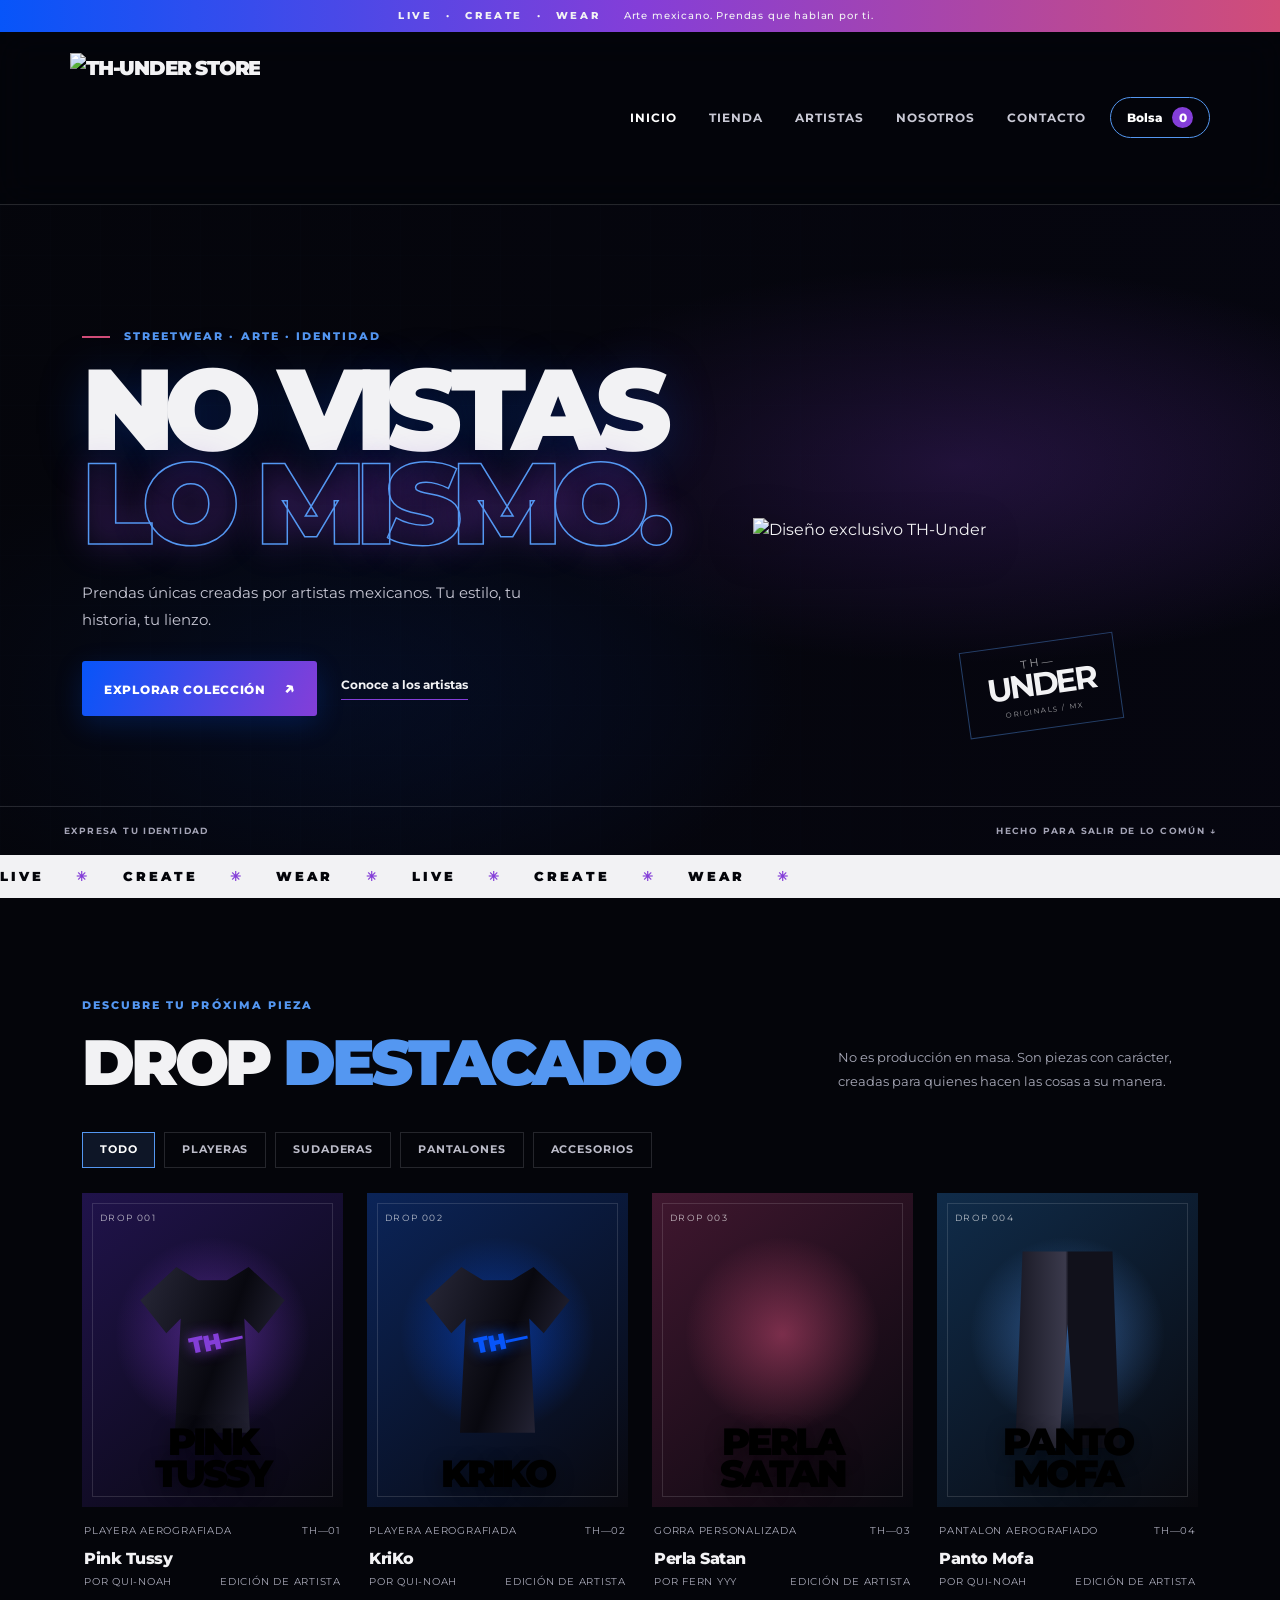
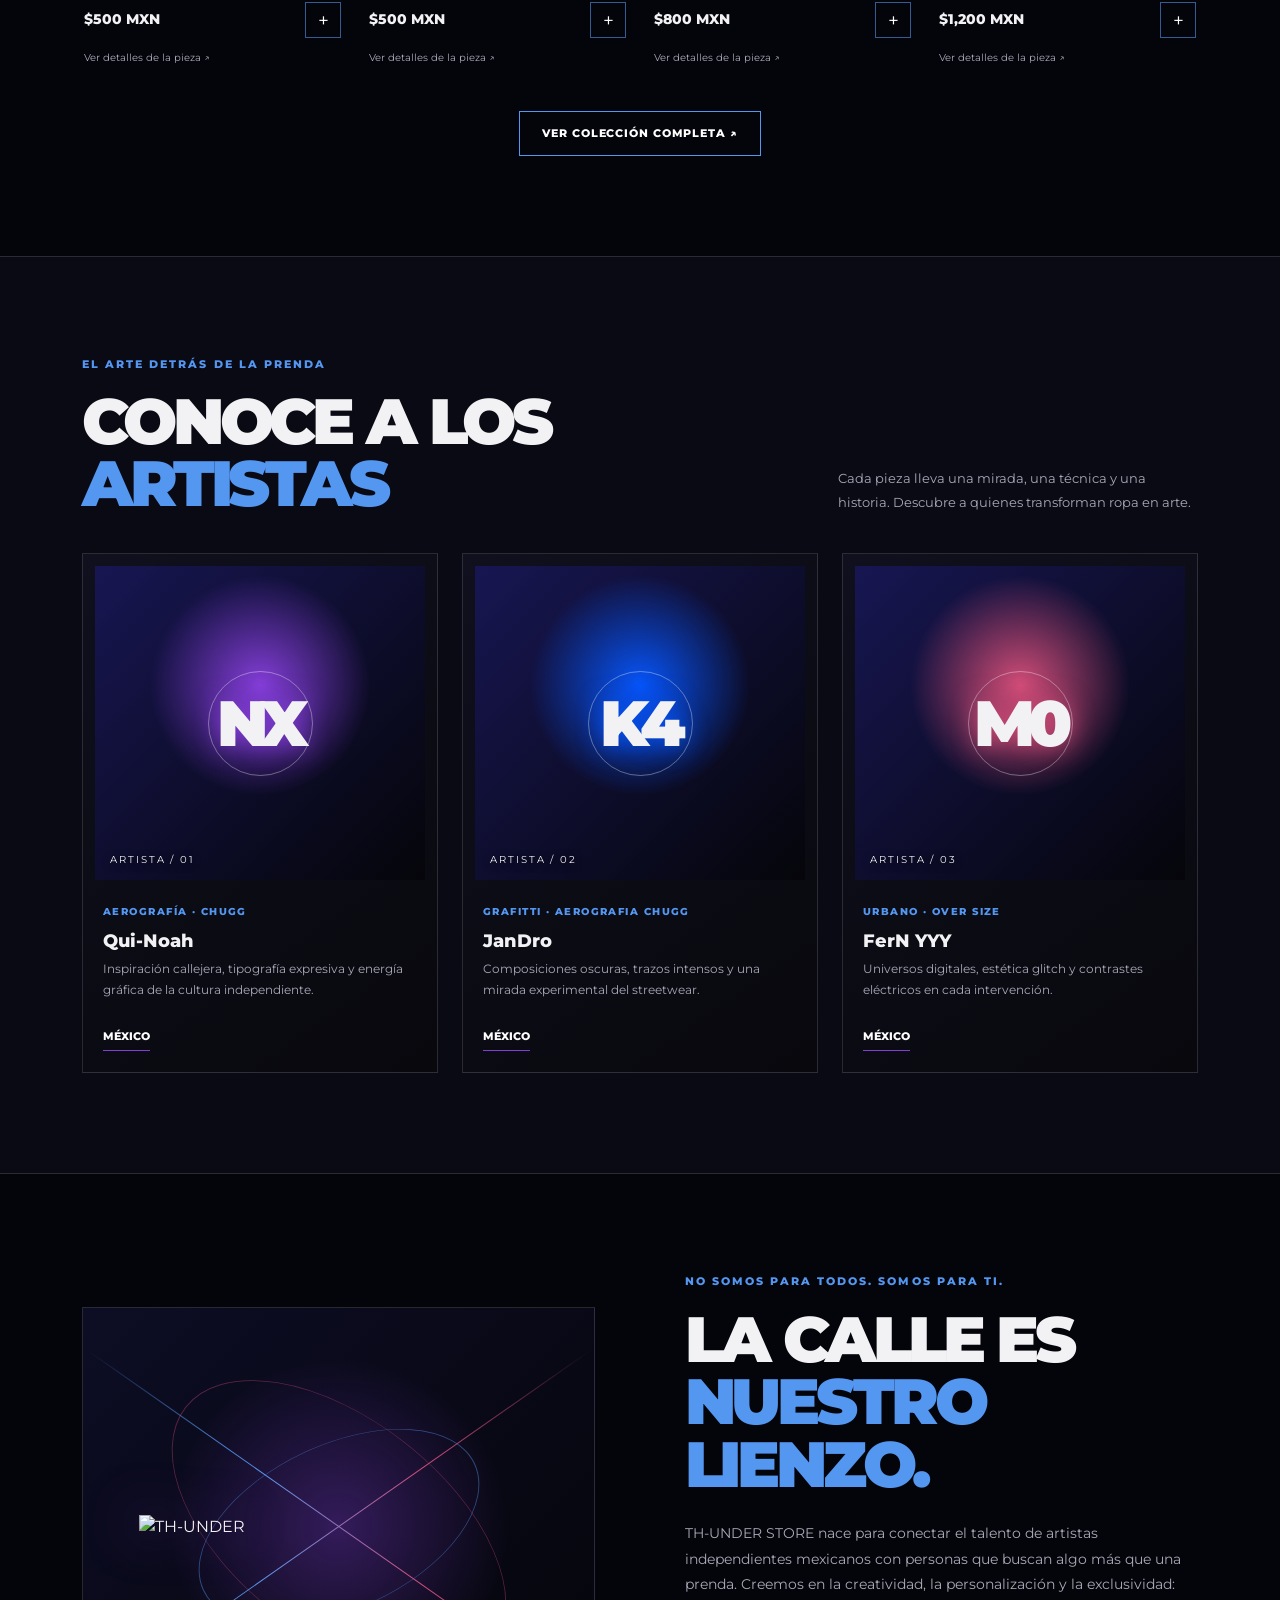
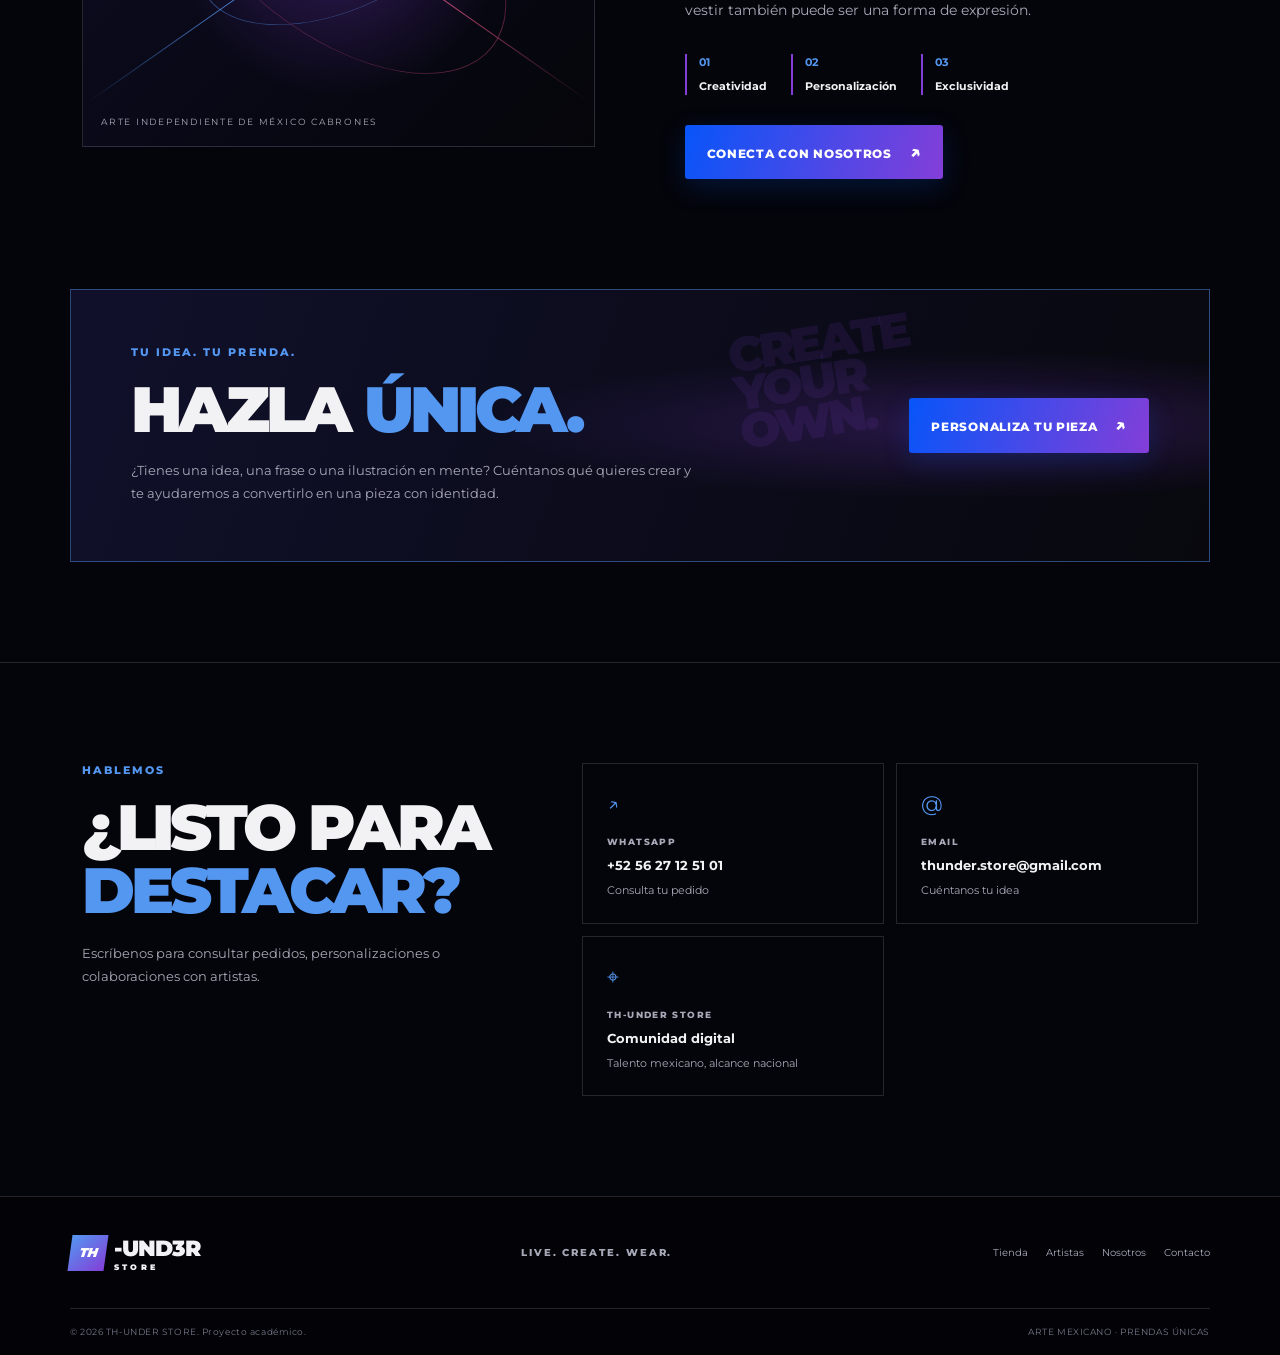
==== index.html @ 2cc4fdf3 "v1.0.1" ====
<!doctype html>
<html lang="es">
<head>
  <meta charset="utf-8">
  <meta name="viewport" content="width=device-width, initial-scale=1">
  <meta name="description" content="TH-UNDER STORE: prendas urbanas aerografiadas, exclusivas y creadas por artistas mexicanos.">
  <title>Inicio | TH-UNDER STORE</title>
  <link rel="preconnect" href="https://fonts.googleapis.com">
  <link rel="preconnect" href="https://fonts.gstatic.com" crossorigin>
  <link href="https://fonts.googleapis.com/css2?family=Montserrat:wght@400;500;600;700;800;900&display=swap" rel="stylesheet">
  <link href="https://cdn.jsdelivr.net/npm/bootstrap@5.3.3/dist/css/bootstrap.min.css" rel="stylesheet">
  <link rel="stylesheet" href="css/styles.css">
  <!-- Banner: la foto se cambia únicamente en el HTML. -->
  <style>
    .page-home .hero .hero-backdrop {
      z-index: 0;
      opacity: 1;
      background-image: var(--foto-banner);
      background-position: center center;
      background-size: cover;
      background-repeat: no-repeat;
      pointer-events: none;
    }
    .page-home .hero .hero-backdrop::after {
      content: "";
      position: absolute;
      inset: 0;
      background: linear-gradient(90deg,
        rgba(4, 5, 10, 0.79) 0%,
        rgba(4, 5, 10, 0.45) 52%,
        rgba(4, 5, 10, 0.10) 100%);
    }
    .page-home .hero .hero-content,
    .page-home .hero .hero-bottom {
      z-index: 2;
    }
  </style>
</head>
<body class="page-home">
  <div class="announcement-bar">LIVE <span>·</span> CREATE <span>·</span> WEAR <span class="announcement-note">Arte mexicano. Prendas que hablan por ti.</span></div>
  <header class="site-header sticky-top">
    <nav class="navbar navbar-expand-lg navbar-dark container py-3" aria-label="Navegación principal">
      <a class="navbar-brand brand-mark" href="index.html" aria-label="TH-UNDER STORE, inicio">
  <img src="img/LETRAS THUNDER II.png" alt="TH-UNDER STORE" class="logo-img">
</a>
      <button class="navbar-toggler" type="button" data-bs-toggle="collapse" data-bs-target="#mainNav" aria-controls="mainNav" aria-expanded="false" aria-label="Abrir navegación">
        <span class="navbar-toggler-icon"></span>
      </button>
      <div class="collapse navbar-collapse" id="mainNav">
        <ul class="navbar-nav ms-auto align-items-lg-center gap-lg-3">
          <li class="nav-item"><a class="nav-link active" href="index.html">Inicio</a></li>
          <li class="nav-item"><a class="nav-link" href="tienda.html">Tienda</a></li>
          <li class="nav-item"><a class="nav-link" href="artistas.html">Artistas</a></li>
          <li class="nav-item"><a class="nav-link" href="nosotros.html">Nosotros</a></li>
          <li class="nav-item"><a class="nav-link" href="nosotros.html#contacto">Contacto</a></li>
          <li class="nav-item"><button class="cart-button" id="openCart" type="button" aria-label="Abrir carrito">Bolsa <span id="cartCount">0</span></button></li>
        </ul>
      </div>
    </nav>
  </header>

  <main>
    <section class="hero" id="inicio">
      <!-- FOTO DEL BANNER — cambia solamente el nombre del archivo dentro de url('...') -->
      <div class="hero-backdrop" style="--foto-banner: url('img/E.jpg')"></div>
      <div class="container hero-content">
        <p class="eyebrow"><span class="eyebrow-line"></span> STREETWEAR · ARTE · IDENTIDAD</p>
        <h1>NO VISTAS<br><span>LO MISMO.</span></h1>
        <p class="hero-copy">Prendas únicas creadas por artistas mexicanos. Tu estilo, tu historia, tu lienzo.</p>
        <div class="hero-actions">
          <a class="btn btn-neon" href="#tienda">Explorar colección <span aria-hidden="true">↗</span></a>
          <a class="text-link" href="#artistas">Conoce a los artistas</a>
        </div>
        <div class="hero-stamp"><span>TH—</span><strong>UNDER</strong><small>ORIGINALS / MX</small></div>
        <div class="hero-right-image">
  <img src="imG/LOGO I.png" alt="Diseño exclusivo TH-Under">
</div>
      </div>
      <div class="hero-bottom"><span>EXPRESA TU IDENTIDAD</span><span>HECHO PARA SALIR DE LO COMÚN ↓</span></div>
    </section>

    <section class="ticker" aria-label="Lema de la marca"><div>LIVE <span>✳</span> CREATE <span>✳</span> WEAR <span>✳</span> LIVE <span>✳</span> CREATE <span>✳</span> WEAR <span>✳</span></div></section>

    <section class="section-pad" id="tienda">
      <div class="container">
        <div class="section-heading">
          <div><p class="eyebrow">DESCUBRE TU PRÓXIMA PIEZA</p><h2>DROP <span>DESTACADO</span></h2></div>
          <p class="section-description">No es producción en masa. Son piezas con carácter, creadas para quienes hacen las cosas a su manera.</p>
        </div>
        <div class="filters" role="group" aria-label="Filtrar productos">
          <button class="filter-chip active" data-filter="todos">Todo</button>
          <button class="filter-chip" data-filter="playeras">Playeras</button>
          <button class="filter-chip" data-filter="sudaderas">Sudaderas</button>
          <button class="filter-chip" data-filter="pantalones">pantalones</button>
          <button class="filter-chip" data-filter="accesorios">Accesorios</button>
        </div>
        <!-- =============================================================
             FOTOS DE LOS PRODUCTOS — EDITAR SOLO LOS src="..."
             Guarda las fotos dentro de la carpeta img/.
             Ejemplo: src="img/mi-playera.jpg"
             No necesitas editar js/script.js para cambiar una fotografía.
             Si aún no existe una imagen, se conserva el dibujo original.
             ============================================================= -->
        <template id="imagenes-productos">
          <img data-id="1" src="img/PINKP.png" alt="Pink panter">
          <img data-id="2" src="img/KIKO2.png" alt="Electric Dreams Hoodie">
          <img data-id="3" src="img/PERLASATAN.png" alt="Static Bloom Jacket">
          <img data-id="4" src="img/PYASO.png" alt="No Signal Tee">
          <img data-id="5" src="img/BOXX.png" alt="Underground Cargo">
          <img data-id="6" src="img/GORROROSA.png" alt="TH Custom Cap">
          <img data-id="7" src="img/GHAST.png" alt="Nombre del producto">
          <img data-id="8" src="img/ADIDAS.png" alt="Nombre del producto">
          <img data-id="9" src="img/PAPELCC.png" alt="Nombre del producto">
          <img data-id="10" src="img/BUFFA.png" alt="Nombre del producto">
          <img data-id="11" src="img/CRUZA.png" alt="Nombre del producto">
          <img data-id="12" src="img/CARAMELPOLO.png" alt="Nombre del producto">
          <img data-id="13" src="img/AMERIKKITTY.png" alt="Nombre del producto">
        </template>
        <!-- FIN DE LAS FOTOS DE PRODUCTOS -->
        <div class="row g-4 product-grid" id="productGrid" aria-live="polite"></div>
        <div class="center-action"><button class="btn btn-outline-neon" id="showAllProducts">Ver colección completa <span>↗</span></button></div>
      </div>
    </section>

    <section class="artist-section section-pad" id="artistas">
      <div class="container">
        <div class="section-heading">
          <div><p class="eyebrow">EL ARTE DETRÁS DE LA PRENDA</p><h2>CONOCE A LOS <span>ARTISTAS</span></h2></div>
          <p class="section-description">Cada pieza lleva una mirada, una técnica y una historia. Descubre a quienes transforman ropa en arte.</p>
        </div>
        <!-- =============================================================
             FOTOS DE LOS ARTISTAS — EDITAR SOLO LOS src="..."
             Guarda las fotos dentro de img/. Si no existen aún,
             se mostrarán las iniciales NX, K4 y M0, como antes.
             ============================================================= -->
        <template id="imagenes-artistas">
          <img data-id="1" src="img/QUINOAH.png" alt="Ariana">
          <img data-id="2" src="img/JanDro.jpg" alt="Kira 404">
          <img data-id="3" src="img/FERNYYY.png" alt="Muro Cero">
        </template>
        <!-- FIN DE LAS FOTOS DE ARTISTAS -->
        <div class="row g-4" id="artistGrid"></div>
      </div>
    </section>

    <section class="manifesto-section" id="nosotros">
      <div class="container manifesto-grid">
        <div class="manifesto-art"><div class="orbit orbit-one"></div><div class="orbit orbit-two"></div><img src="img/LETRAS THUNDER II.png" alt="TH-UNDER" class="manifesto-logo"><span class="manifesto-side">ARTE INDEPENDIENTE DE MÉXICO CABRONES</span></div>
        <div class="manifesto-copy">
          <p class="eyebrow">NO SOMOS PARA TODOS. SOMOS PARA TI.</p>
          <h2>LA CALLE ES<br><span>NUESTRO LIENZO.</span></h2>
          <p>TH-UNDER STORE nace para conectar el talento de artistas independientes mexicanos con personas que buscan algo más que una prenda. Creemos en la creatividad, la personalización y la exclusividad: vestir también puede ser una forma de expresión.</p>
          <div class="values-row"><div><strong>01</strong><span>Creatividad</span></div><div><strong>02</strong><span>Personalización</span></div><div><strong>03</strong><span>Exclusividad</span></div></div>
          <a href="#contacto" class="btn btn-neon">Conecta con nosotros <span>↗</span></a>
        </div>
      </div>
    </section>

    <section class="custom-section section-pad">
      <div class="container custom-panel">
        <div><p class="eyebrow">TU IDEA. TU PRENDA.</p><h2>HAZLA <span>ÚNICA.</span></h2><p>¿Tienes una idea, una frase o una ilustración en mente? Cuéntanos qué quieres crear y te ayudaremos a convertirlo en una pieza con identidad.</p></div>
        <a class="btn btn-neon" href="#contacto">Personaliza tu pieza <span>↗</span></a>
        <div class="custom-decoration">CREATE<br>YOUR<br>OWN.</div>
      </div>
    </section>

    <section class="contact-section section-pad" id="contacto">
      <div class="container contact-grid">
        <div><p class="eyebrow">HABLEMOS</p><h2>¿LISTO PARA<br><span>DESTACAR?</span></h2><p class="section-description">Escríbenos para consultar pedidos, personalizaciones o colaboraciones con artistas.</p></div>
        <div class="contact-cards">
          <a class="contact-card" href="https://wa.me/525627125101" target="_blank" rel="noopener"><span class="contact-icon">↗</span><small>WHATSAPP</small><strong>+52 56 27 12 51 01</strong><span>Consulta tu pedido</span></a>
          <a class="contact-card" href="mailto:thunder.store@gmail.com"><span class="contact-icon">@</span><small>EMAIL</small><strong>thunder.store@gmail.com</strong><span>Cuéntanos tu idea</span></a>
          <div class="contact-card"><span class="contact-icon">⌖</span><small>TH-UNDER STORE</small><strong>Comunidad digital</strong><span>Talento mexicano, alcance nacional</span></div>
        </div>
      </div>
    </section>
  </main>

  <footer class="site-footer">
    <div class="container footer-main"><a class="navbar-brand brand-mark" href="#inicio"><span class="brand-symbol">TH</span><span class="brand-word">-UND3R <small>STORE</small></span></a><p>LIVE. CREATE. WEAR.</p><div class="footer-links"><a href="tienda.html">Tienda</a><a href="artistas.html">Artistas</a><a href="nosotros.html">Nosotros</a><a href="nosotros.html#contacto">Contacto</a></div></div>
    <div class="container footer-bottom"><span>© <span id="year"></span> TH-UNDER STORE. Proyecto académico.</span><span>ARTE MEXICANO · PRENDAS ÚNICAS</span></div>
  </footer>

  <div class="toast-container position-fixed bottom-0 end-0 p-3"><div id="siteToast" class="toast text-bg-dark border-0" role="status" aria-live="polite"><div class="d-flex"><div class="toast-body" id="toastMessage">Producto agregado.</div><button type="button" class="btn-close btn-close-white me-2 m-auto" data-bs-dismiss="toast" aria-label="Cerrar"></button></div></div></div>

  <div class="cart-overlay" id="cartOverlay" aria-hidden="true">
    <div class="cart-drawer" role="dialog" aria-modal="true" aria-labelledby="cartTitle">
      <div class="cart-header"><div><p class="eyebrow">TU SELECCIÓN</p><h2 id="cartTitle">TU BOLSA <span id="cartTotalItems">(0)</span></h2></div><button class="close-cart" id="closeCart" aria-label="Cerrar bolsa">×</button></div>
      <div id="cartItems" class="cart-items"><p class="empty-cart">Tu bolsa está vacía.<br>Encuentra una pieza que hable por ti.</p></div>
      <div class="cart-footer"><div class="cart-total"><span>Subtotal</span><strong id="cartSubtotal">$0 MXN</strong></div><p class="cart-note">Demostración académica: el pago no está conectado.</p><button class="btn btn-neon w-100" id="checkoutButton">Continuar pedido <span>↗</span></button></div>
    </div>
  </div>

  <div class="modal fade" id="productModal" tabindex="-1" aria-labelledby="productModalTitle" aria-hidden="true">
    <div class="modal-dialog modal-dialog-centered"><div class="modal-content product-modal-content"><button type="button" class="modal-close" data-bs-dismiss="modal" aria-label="Cerrar">×</button><div class="modal-product-art" id="modalArt"></div><div class="modal-product-info"><p class="eyebrow" id="modalCategory">PIEZA EXCLUSIVA</p><h2 id="productModalTitle">Nombre del producto</h2><p id="modalArtist"></p><strong id="modalPrice" class="modal-price"></strong><p id="modalDescription"></p><label class="size-label" for="productSize">Talla</label><select class="form-select size-select" id="productSize"><option value="CH">CH</option><option value="M" selected>M</option><option value="G">G</option><option value="XG">XG</option></select><button class="btn btn-neon w-100 mt-3" id="modalAddToCart">Agregar a la bolsa <span>↗</span></button></div></div></div>
  </div>

  <script src="https://cdn.jsdelivr.net/npm/bootstrap@5.3.3/dist/js/bootstrap.bundle.min.js"></script>
  <script src="js/script.js"></script>
</body>
</html>
---- css/styles.css ----
@import url('https://fonts.googleapis.com/css2?family=Montserrat:wght@400;500;600;700;800;900&display=swap');

:root {
  --ink: #04050A;
  --paper: #F2F2F4;
  --electric: #0755F9;
  --blue: #1B379C;
  --light-blue: #5497F1;
  --purple: #843ED8;
  --deep-purple: #171652;
  --pink: #D14D78;
  --muted: #a8a9b8;
  --line: rgba(242,242,244,.14);
}
* { box-sizing: border-box; }
html { scroll-behavior: smooth; scroll-padding-top: 88px; }
body { margin: 0; background: var(--ink); color: var(--paper); font-family: 'Montserrat', sans-serif; overflow-x: hidden; }
a { color: inherit; text-decoration: none; }
button { font-family: inherit; }
.announcement-bar { background: linear-gradient(90deg,var(--electric),var(--purple),var(--pink)); text-align:center; padding: 8px 16px; font-size: .65rem; letter-spacing: .25em; font-weight: 800; }
.announcement-bar span { margin: 0 8px; }
.announcement-note { margin-left: 18px !important; letter-spacing: .08em; font-weight: 500; }
.site-header { 
  /* Pon aquí la ruta de tu imagen */
  background-image: url('../img/BANNER4.png'); 
  
  /* Ajustes para que la imagen no se vea deformada */
  background-size: cover;       /* Cubre toda la barra */
  background-position: center;  /* Centra la imagen */
  background-repeat: no-repeat; /* No la repite */
  
  /* Opcional: un filtro oscuro para que los textos blancos se lean bien */
  background-color: rgba(4,5,10, 0.7); 
  background-blend-mode: overlay; /* Mezcla el color oscuro con tu foto */
  
  border-bottom: 1px solid var(--line); 
  backdrop-filter: blur(18px); 
}
.brand-mark { display:flex; align-items:center; gap: 8px; color:var(--paper); font-weight:900; letter-spacing:-.06em; }
.brand-symbol { display:grid; place-items:center; width:36px; height:36px; background:linear-gradient(135deg,var(--light-blue),var(--purple)); color:white; font-size:.8rem; font-style:italic; transform:skew(-8deg); }
.brand-word { font-size:1.35rem; }
.brand-word small { display:block; letter-spacing:.42em; font-size:.48rem; margin-top:-3px; }
.navbar-nav .nav-link { color:#c9c9d5; font-size:.75rem; text-transform:uppercase; font-weight:700; letter-spacing:.08em; transition:color .2s; }
.navbar-nav .nav-link:hover,.navbar-nav .nav-link.active { color:#fff; }
.cart-button { border:1px solid var(--light-blue); background:transparent; color:white; border-radius:30px; padding:9px 16px; font-size:.75rem; font-weight:800; }
.cart-button span { display:inline-grid; place-items:center; margin-left:6px; background:var(--purple); width:21px; height:21px; border-radius:50%; }
.hero { position:relative; min-height:650px; display:flex; align-items:center; overflow:hidden; isolation:isolate; background:radial-gradient(ellipse at 75% 40%,rgba(132,62,216,.3),transparent 36%),radial-gradient(ellipse at 25% 75%,rgba(7,85,249,.24),transparent 35%),#060610; }
.hero::before { content:""; position:absolute; inset:0; z-index:-2; opacity:.42; background-image:linear-gradient(rgba(84,151,241,.08) 1px,transparent 1px),linear-gradient(90deg,rgba(84,151,241,.08) 1px,transparent 1px); background-size:50px 50px; mask-image:linear-gradient(to right,black,transparent 90%); }
.hero-backdrop { position:absolute; z-index:-1; inset:0; background-image:linear-gradient(90deg,rgba(4,5,10,.95) 0%,rgba(4,5,10,.78) 46%,rgba(4,5,10,.25) 100%),var(--foto-banner, url('../img/banner-th-under.jpg')); background-size:cover; background-position:center; opacity:.82; }
.hero-content { padding-top:85px; padding-bottom:100px; position:relative; }
.eyebrow { color:var(--light-blue); font-size:.67rem; letter-spacing:.19em; font-weight:800; margin-bottom:17px; }
.eyebrow-line { display:inline-block; width:28px; height:2px; background:var(--pink); vertical-align:middle; margin-right:9px; }
.hero h1 { font-weight:900; font-size:clamp(3.8rem,9vw,8.4rem); letter-spacing:-.085em; line-height:.82; margin:0; text-shadow:0 8px 50px rgba(7,85,249,.25); }
.hero h1 span { color:transparent; -webkit-text-stroke:1.5px var(--light-blue); text-shadow:0 0 35px rgba(132,62,216,.3); }
.hero-copy { max-width:450px; color:#c6c6d3; font-size:.95rem; line-height:1.8; margin:28px 0; }
.hero-actions { display:flex; align-items:center; gap:24px; flex-wrap:wrap; }
.btn-neon { background:linear-gradient(110deg,var(--electric),var(--purple)); border:0; color:white; border-radius:3px; padding:14px 22px; font-size:.74rem; letter-spacing:.06em; text-transform:uppercase; font-weight:800; box-shadow:0 8px 28px rgba(7,85,249,.2); transition:transform .2s,filter .2s; }
.btn-neon:hover { color:white; filter:brightness(1.15); transform:translateY(-2px); }
.btn-neon span,.btn-outline-neon span { margin-left:14px; font-size:1.1rem; }
.text-link { font-size:.75rem; font-weight:700; border-bottom:1px solid var(--purple); padding-bottom:5px; }
.hero-stamp { position:absolute; right:8%; bottom:15%; display:flex; flex-direction:column; transform:rotate(-8deg); color:rgba(242,242,244,.65); border:1px solid rgba(84,151,241,.4); padding:14px 22px; line-height:1; text-align:center; }
.hero-stamp span { font-size:.7rem; letter-spacing:.3em; }.hero-stamp strong { font-size:2rem; letter-spacing:-.08em; color:var(--paper); }.hero-stamp small { font-size:.45rem; letter-spacing:.22em; margin-top:7px; }
.hero-bottom { position:absolute; bottom:0; left:0; right:0; display:flex; justify-content:space-between; padding:17px 5%; border-top:1px solid var(--line); color:#a4a4b6; font-size:.58rem; letter-spacing:.15em; font-weight:700; }
.ticker { background:var(--paper); color:var(--ink); overflow:hidden; white-space:nowrap; padding:12px 0; font-size:.8rem; letter-spacing:.24em; font-weight:900; }
.ticker div { width:max-content; animation: ticker 24s linear infinite; }.ticker span { color:var(--purple); margin:0 25px; }
@keyframes ticker { to { transform:translateX(-35%); } }
.section-pad { padding:100px 0; }
.section-heading { display:flex; align-items:end; justify-content:space-between; gap:30px; margin-bottom:38px; }
.section-heading h2,.manifesto-copy h2,.custom-panel h2,.contact-grid h2 { font-weight:900; letter-spacing:-.065em; line-height:.98; font-size:clamp(2.2rem,5vw,4.2rem); margin:0; }
.section-heading h2 span,.manifesto-copy h2 span,.custom-panel h2 span,.contact-grid h2 span { color:var(--light-blue); }
.section-description { color:var(--muted); font-size:.83rem; line-height:1.8; max-width:360px; margin:0; }
.filters { display:flex; flex-wrap:wrap; gap:9px; margin-bottom:25px; }
.filter-chip { border:1px solid var(--line); background:transparent; color:#bcbcc9; padding:9px 17px; font-size:.67rem; text-transform:uppercase; letter-spacing:.08em; font-weight:700; transition:.2s; }
.filter-chip:hover,.filter-chip.active { border-color:var(--light-blue); background:rgba(84,151,241,.12); color:white; }
.product-card { height:100%; position:relative; }
.product-art { position:relative; overflow:hidden; aspect-ratio: .83; display:flex; align-items:center; justify-content:center; background:var(--art-bg,linear-gradient(135deg,#16163e,#07070c)); isolation:isolate; }
.product-art::before { content:""; position:absolute; inset:0; opacity:.5; background:radial-gradient(circle at 50% 45%,var(--art-glow,var(--purple)),transparent 45%); z-index:-1; }
.product-art::after { content:""; position:absolute; inset:10px; border:1px solid rgba(255,255,255,.13); pointer-events:none; }
.product-art .art-number { position:absolute; top:18px; left:18px; font-size:.58rem; letter-spacing:.15em; color:rgba(255,255,255,.7); }
.product-art .art-label { position:absolute; bottom:17px; left:18px; right:18px; font-weight:900; font-size:clamp(1.7rem,3vw,3.1rem); letter-spacing:-.08em; line-height:.83; text-transform:uppercase; text-shadow:0 4px 18px rgba(0,0,0,.4); }
.garment { position:relative; width:58%; height:53%; filter:drop-shadow(0 18px 18px rgba(0,0,0,.4)); }
.garment-shirt { background:linear-gradient(110deg,#282839,#08080f 54%,#34334a); clip-path:polygon(25% 0,40% 8%,60% 8%,75% 0,100% 20%,82% 40%,72% 31%,76% 100%,24% 100%,28% 31%,18% 40%,0 20%); }
.garment-shirt::after { content:"TH—"; position:absolute; top:35%; left:34%; color:var(--art-glow,var(--light-blue)); font-size:1.4rem; font-weight:900; transform:rotate(-12deg); text-shadow:0 0 14px currentColor; }
.garment-hoodie { background:linear-gradient(110deg,#3a1b66,#08080f 60%,#4b2878); clip-path:polygon(25% 0,38% 10%,62% 10%,75% 0,100% 17%,84% 37%,75% 30%,80% 100%,20% 100%,25% 30%,16% 37%,0 17%); }
.garment-hoodie::before { content:""; position:absolute; width:32%; height:24%; top:-1%; left:34%; border:7px solid #141321; border-radius:50% 50% 35% 35%; }
.garment-hoodie::after { content:"UNDER"; position:absolute; top:43%; left:20%; color:var(--art-glow,var(--pink)); font-size:1rem; font-weight:900; transform:rotate(-12deg); }
.garment-jacket { background:linear-gradient(90deg,#101019 0 47%,#34334d 48% 52%,#101019 53%); clip-path:polygon(18% 0,40% 8%,60% 8%,82% 0,100% 18%,83% 38%,73% 30%,78% 100%,22% 100%,27% 30%,17% 38%,0 18%); }
.garment-jacket::after { content:"✳"; position:absolute; top:30%; left:40%; color:var(--art-glow,var(--pink)); font-size:2rem; text-shadow:0 0 20px currentColor; }
.garment-pants { width:42%; height:63%; background:linear-gradient(90deg,#181824,#3b3a4c 48%,#11111b 51%); clip-path:polygon(7% 0,93% 0,100% 100%,58% 100%,50% 37%,42% 100%,0 100%); }
.garment-cap { width:58%; height:31%; border-radius:55% 55% 15% 15%; background:linear-gradient(130deg,#6d31aa,#11111b 60%); transform:rotate(-9deg); }
.garment-cap::after { content:"TH"; position:absolute; top:20%; left:40%; color:var(--light-blue); font-size:1.5rem; font-weight:900; }
.product-info { padding:17px 2px 0; }
.product-meta { display:flex; justify-content:space-between; gap:12px; color:var(--muted); font-size:.6rem; letter-spacing:.08em; text-transform:uppercase; }
.product-info h3 { font-size:1rem; font-weight:800; margin:10px 0 7px; letter-spacing:-.03em; }
.product-bottom { display:flex; align-items:center; justify-content:space-between; margin-top:13px; }
.product-price { font-weight:800; font-size:.9rem; }
.product-add { border:1px solid rgba(84,151,241,.6); background:transparent; color:white; width:36px; height:36px; font-size:1.2rem; transition:.2s; }
.product-add:hover { background:var(--electric); border-color:var(--electric); }
.product-open { display:block; width:100%; border:0; background:transparent; color:#aaaabb; font-size:.65rem; text-align:left; padding:12px 0 0; }
.product-open:hover { color:var(--light-blue); }
.center-action { text-align:center; margin-top:45px; }
.btn-outline-neon { border:1px solid var(--light-blue); color:white; border-radius:0; padding:13px 22px; font-size:.7rem; font-weight:800; text-transform:uppercase; letter-spacing:.08em; }
.btn-outline-neon:hover { background:var(--light-blue); color:var(--ink); }
.artist-section { background:#0a0a14; border-top:1px solid var(--line); border-bottom:1px solid var(--line); }
.artist-card { border:1px solid var(--line); background:linear-gradient(145deg,#10101e,#08080d); padding:12px; height:100%; transition:transform .25s,border-color .25s; }
.artist-card:hover { transform:translateY(-5px); border-color:rgba(132,62,216,.7); }
.artist-portrait { aspect-ratio:1.05; display:grid; place-items:center; position:relative; overflow:hidden; background:radial-gradient(circle at 50% 38%,var(--artist-color),transparent 43%),linear-gradient(135deg,#171652,#05050a); }
.artist-portrait::before { content:""; width:105px; height:105px; border-radius:50%; border:1px solid rgba(255,255,255,.35); position:absolute; }
.artist-portrait .artist-initials { font-size:4rem; font-weight:900; letter-spacing:-.1em; text-shadow:0 0 25px var(--artist-color); }
.artist-portrait .artist-index { position:absolute; bottom:13px; left:15px; font-size:.6rem; letter-spacing:.2em; }
.artist-info { padding:18px 8px 9px; }
.artist-info small { color:var(--light-blue); font-size:.6rem; letter-spacing:.15em; font-weight:800; }
.artist-info h3 { font-size:1.1rem; font-weight:800; margin:8px 0; }
.artist-info p { color:var(--muted); font-size:.75rem; line-height:1.7; min-height:48px; }
.artist-link { border:0; border-bottom:1px solid var(--purple); padding:0 0 5px; color:white; background:transparent; font-size:.67rem; font-weight:800; text-transform:uppercase; }
.manifesto-section { padding:100px 0; overflow:hidden; }
.manifesto-grid { display:grid; grid-template-columns:1fr 1fr; gap:8%; align-items:center; }
.manifesto-art { min-height:440px; display:grid; place-items:center; position:relative; overflow:hidden; background:radial-gradient(circle at 50% 50%,rgba(132,62,216,.35),transparent 50%),linear-gradient(135deg,#0d0d25,#05050a); border:1px solid var(--line); }
.manifesto-art::before,.manifesto-art::after { content:""; position:absolute; width:120%; height:1px; background:linear-gradient(90deg,transparent,var(--light-blue),var(--pink),transparent); transform:rotate(-35deg); }
.manifesto-art::after { transform:rotate(35deg); }
.orbit { position:absolute; border:1px solid rgba(84,151,241,.45); border-radius:50%; width:300px; height:300px; transform:rotate(-25deg) scaleY(.55); }
.orbit-two { width:390px; height:390px; border-color:rgba(209,77,120,.4); transform:rotate(38deg) scaleY(.55); }
.manifesto-th { font-size:clamp(3.5rem,8vw,7rem); font-weight:900; letter-spacing:-.1em; line-height:.75; text-align:center; color:transparent; -webkit-text-stroke:1px var(--paper); text-shadow:0 0 30px rgba(132,62,216,.5); z-index:1; }
.manifesto-side { position:absolute; bottom:18px; left:18px; font-size:.55rem; letter-spacing:.2em; color:var(--muted); }
.manifesto-copy h2 { margin-bottom:25px; }
.manifesto-copy > p:not(.eyebrow) { color:var(--muted); font-size:.85rem; line-height:1.9; max-width:540px; }
.values-row { display:flex; gap:24px; margin:30px 0; }
.values-row div { display:flex; flex-direction:column; gap:7px; border-left:2px solid var(--purple); padding-left:12px; }
.values-row strong { color:var(--light-blue); font-size:.7rem; }
.values-row span { font-size:.7rem; font-weight:700; }
.custom-section { padding-top:10px; }
.custom-panel { position:relative; overflow:hidden; padding:55px 60px; display:flex; justify-content:space-between; align-items:center; gap:30px; border:1px solid rgba(84,151,241,.45); background:radial-gradient(ellipse at 80% 50%,rgba(132,62,216,.25),transparent 38%),linear-gradient(110deg,#10102b,#08080e); }
.custom-panel > div:first-child { max-width:570px; z-index:1; }
.custom-panel h2 { margin-bottom:18px; }
.custom-panel p:not(.eyebrow) { color:var(--muted); font-size:.82rem; line-height:1.8; margin:0; }
.custom-decoration { position:absolute; right:26%; top:12%; font-size:3rem; line-height:.8; font-weight:900; letter-spacing:-.08em; color:rgba(132,62,216,.12); transform:rotate(-9deg); pointer-events:none; }
.custom-panel .btn { flex-shrink:0; z-index:1; }
.contact-section { border-top:1px solid var(--line); }
.contact-grid { display:grid; grid-template-columns:.8fr 1.2fr; gap:8%; }
.contact-grid h2 { margin-bottom:20px; }
.contact-cards { display:grid; grid-template-columns:1fr 1fr; gap:12px; }
.contact-card { border:1px solid var(--line); padding:24px; min-height:160px; display:flex; flex-direction:column; transition:border-color .2s,background .2s; }
.contact-card:hover { border-color:var(--light-blue); background:rgba(84,151,241,.06); }
.contact-icon { color:var(--light-blue); font-size:1.3rem; margin-bottom:16px; }
.contact-card small { color:var(--muted); font-size:.58rem; letter-spacing:.15em; font-weight:800; margin-bottom:7px; }
.contact-card strong { font-size:.8rem; overflow-wrap:anywhere; }
.contact-card > span:last-child { color:var(--muted); font-size:.68rem; margin-top:7px; }
.site-footer { border-top:1px solid var(--line); background:#020207; }
.footer-main { padding:35px 0; display:flex; justify-content:space-between; align-items:center; gap:20px; }
.footer-main > p { margin:0; color:var(--muted); font-size:.6rem; letter-spacing:.2em; font-weight:800; }
.footer-links { display:flex; gap:18px; }
.footer-links a { color:#aaaabb; font-size:.65rem; }.footer-links a:hover { color:white; }
.footer-bottom { display:flex; justify-content:space-between; gap:20px; border-top:1px solid var(--line); padding:16px 0; color:#777789; font-size:.58rem; letter-spacing:.06em; }
.cart-overlay { position:fixed; inset:0; z-index:1080; background:rgba(0,0,0,.7); backdrop-filter:blur(5px); visibility:hidden; opacity:0; transition:opacity .25s,visibility .25s; }
.cart-overlay.open { visibility:visible; opacity:1; }
.cart-drawer { margin-left:auto; width:min(440px,100%); height:100%; display:flex; flex-direction:column; background:#0b0b15; border-left:1px solid var(--line); padding:25px; transform:translateX(100%); transition:transform .3s; }
.cart-overlay.open .cart-drawer { transform:translateX(0); }
.cart-header { display:flex; justify-content:space-between; align-items:start; border-bottom:1px solid var(--line); padding-bottom:20px; }
.cart-header h2 { font-size:1.5rem; font-weight:900; }.cart-header h2 span { color:var(--light-blue); }
.close-cart,.modal-close { border:1px solid var(--line); color:white; background:transparent; font-size:1.8rem; width:38px; height:38px; line-height:1; }
.cart-items { flex:1; overflow:auto; padding:18px 0; }
.empty-cart { color:var(--muted); text-align:center; margin-top:55px; line-height:1.8; font-size:.85rem; }
.cart-item { display:grid; grid-template-columns:70px 1fr auto; gap:13px; padding:14px 0; border-bottom:1px solid var(--line); }
.cart-thumb { min-height:80px; display:grid; place-items:center; background:var(--thumb-bg); color:var(--light-blue); font-size:1.3rem; font-weight:900; }
.cart-item h3 { font-size:.8rem; margin:4px 0; }.cart-item p { color:var(--muted); font-size:.65rem; margin:0; }
.cart-item-price { font-size:.75rem; font-weight:800; white-space:nowrap; }
.remove-item { margin-top:8px; color:#e78da8; border:0; background:none; padding:0; font-size:.65rem; }
.cart-footer { border-top:1px solid var(--line); padding-top:20px; }
.cart-total { display:flex; justify-content:space-between; margin-bottom:8px; font-size:.85rem; }.cart-total strong { font-size:1rem; }
.cart-note { color:var(--muted); font-size:.65rem; margin:12px 0 17px; }
.product-modal-content { background:#0c0c17; color:white; border:1px solid var(--line); border-radius:0; display:grid; grid-template-columns:1fr 1fr; position:relative; overflow:hidden; }
.modal-close { position:absolute; top:12px; right:12px; z-index:3; }
.modal-product-art { min-height:400px; display:grid; place-items:center; background:radial-gradient(circle,var(--modal-glow),transparent 55%),#080812; }
.modal-product-art .garment { width:60%; }
.modal-product-info { padding:45px 28px 30px; }
.modal-product-info h2 { font-weight:900; font-size:1.8rem; letter-spacing:-.05em; }
.modal-product-info p:not(.eyebrow) { color:var(--muted); font-size:.8rem; line-height:1.7; }
.modal-price { display:block; font-size:1.1rem; margin:15px 0; }
.size-label { display:block; font-size:.7rem; font-weight:800; margin:16px 0 8px; }
.size-select { background:#11111e; color:white; border-color:var(--line); border-radius:0; }
.size-select:focus { border-color:var(--light-blue); box-shadow:none; }
@media (max-width: 991px) {
  .hero { min-height:600px; }.hero-stamp { right:5%; bottom:8%; transform:scale(.8) rotate(-8deg); }
  .manifesto-grid,.contact-grid { grid-template-columns:1fr; gap:40px; }
  .manifesto-art { min-height:350px; }.contact-cards { max-width:700px; }
  .custom-panel { padding:40px; }
}
@media (max-width: 767px) {
  .announcement-note { display:none; }.hero { min-height:590px; }.hero-backdrop { background-position:60% center; opacity:.5; }
  .hero-content { padding-top:65px; padding-bottom:100px; }.hero h1 { font-size:clamp(3.6rem,16vw,6rem); }
  .hero-stamp { right:4%; bottom:7%; opacity:.65; transform:scale(.68) rotate(-8deg); transform-origin:bottom right; }
  .hero-bottom { font-size:.48rem; }.hero-bottom span:last-child { display:none; }
  .section-pad { padding:70px 0; }.section-heading { display:block; }.section-description { margin-top:18px; }
  .product-grid > .col { width:50%; }.product-art .art-label { font-size:1.7rem; }
  .manifesto-art { min-height:300px; }.values-row { gap:14px; }.values-row span { font-size:.62rem; }
  .custom-panel { display:block; padding:32px 25px; }.custom-panel .btn { margin-top:25px; }.custom-decoration { right:4%; top:20%; font-size:2rem; }
  .contact-cards { grid-template-columns:1fr; }.contact-card { min-height:140px; }
  .footer-main { flex-wrap:wrap; }.footer-main > p { order:3; width:100%; }.footer-links { gap:12px; }
  .footer-bottom { flex-direction:column; gap:8px; }
  .product-modal-content { grid-template-columns:1fr; }.modal-product-art { min-height:240px; }.modal-product-art .garment { height:180px; }.modal-product-info { padding:25px; }
}
@media (max-width: 420px) { .product-grid > .col { width:100%; }.product-art { aspect-ratio:1.1; }.hero-actions { align-items:flex-start; flex-direction:column; gap:18px; } }

/* Navegación multipágina: cada documento muestra solo su sección correspondiente. */
body.page-store .hero, body.page-store .ticker, body.page-store .artist-section,
body.page-store .manifesto-section, body.page-store .custom-section, body.page-store .contact-section { display:none !important; }
body.page-artists .hero, body.page-artists .ticker, body.page-artists #tienda,
body.page-artists .manifesto-section, body.page-artists .custom-section, body.page-artists .contact-section { display:none !important; }
body.page-about .hero, body.page-about .ticker, body.page-about #tienda,
body.page-about .artist-section { display:none !important; }

/* =============================================================
   FOTOGRAFÍAS: las rutas están en cada HTML, no en el CSS ni en JS.
   Se conservan los fondos y dibujos si todavía falta alguna foto.
   ============================================================= */
.product-art .product-photo {
  position: absolute;
  inset: 0;
  width: 100%;
  height: 100%;
  object-fit: contain;
  z-index: 1;
}
.product-art .art-number,
.product-art .art-label { z-index: 2; }

.artist-portrait .artist-photo {
  position: absolute;
  inset: 0;
  width: 100%;
  height: 100%;
  object-fit: cover;
  z-index: 1;
}
.artist-portrait .artist-index {
  z-index: 2;
  text-shadow: 0 2px 8px rgba(0,0,0,.9);
}

.modal-product-art { position: relative; overflow: hidden; }
.modal-product-art .product-photo {
  position: absolute;
  inset: 0;
  width: 100%;
  height: 100%;
  object-fit: contain;
  z-index: 1;
}
.modal-product-art .art-label {
  position: absolute;
  z-index: 2;
  bottom: 14px;
  left: 18px;
  right: 18px;
  font-weight: 900;
  line-height: .95;
  font-size: 1.7rem;
  text-shadow: 0 3px 15px rgba(0,0,0,.9);
}
.cart-thumb { position: relative; overflow: hidden; }
.cart-thumb .cart-photo {
  position: absolute;
  inset: 0;
  width: 100%;
  height: 100%;
  object-fit: cover;
}
/* Logo con imagen */
.brand-mark .logo-img {
  height: 130px;      /* ajusta según tu logo */
  width: auto;       /* mantiene proporción */
  display: block;
  object-fit: contain;
}

/* En móvil se ve un poco más chico */
@media (max-width: 767px) {
  .brand-mark .logo-img {
    height: 38px;
  }
}
/* Imagen flotante en el Hero (Inicio) */
.hero-right-image {
  position: absolute; /* La saca del flujo del texto */
  right: 5%;          /* Distancia desde la derecha */
  top: 50%;           /* La centra verticalmente */
  transform: translateY(-50%); /* Ajuste fino para centrado perfecto */
  width: 400px;       /* Ajusta el ancho de tu imagen aquí */
  max-width: 40%;     /* Para que no se salga en pantallas chicas */
  z-index: 2;         /* Asegura que esté por encima del fondo */
}

.hero-right-image img {
  width: 100%;
  height: auto;
  display: block;
  /* Opcional: un efecto de sombra para que resalte */
  filter: drop-shadow(0px 10px 20px rgba(0,0,0,0.5)); 
}

/* Ocultar la imagen en celulares para que no estorbe */
@media (max-width: 991px) {
  .hero-right-image {
    display: none; 
  }
}
/* Logo en la sección Manifesto */
.manifesto-logo {
  width: 120%;          /* Ajusta el tamaño de tu logo */
  max-width: 400px;    /* Tamaño máximo para que no se desborde */
  height: auto;
  display: block;
  z-index: 2;          /* Lo pone por encima de las líneas de fondo */
  position: relative;
  
  /* Opcional: un brillo suave detrás para que resalte */
  filter: drop-shadow(0 0 25px rgba(132,62,216, 0.6)); 
}
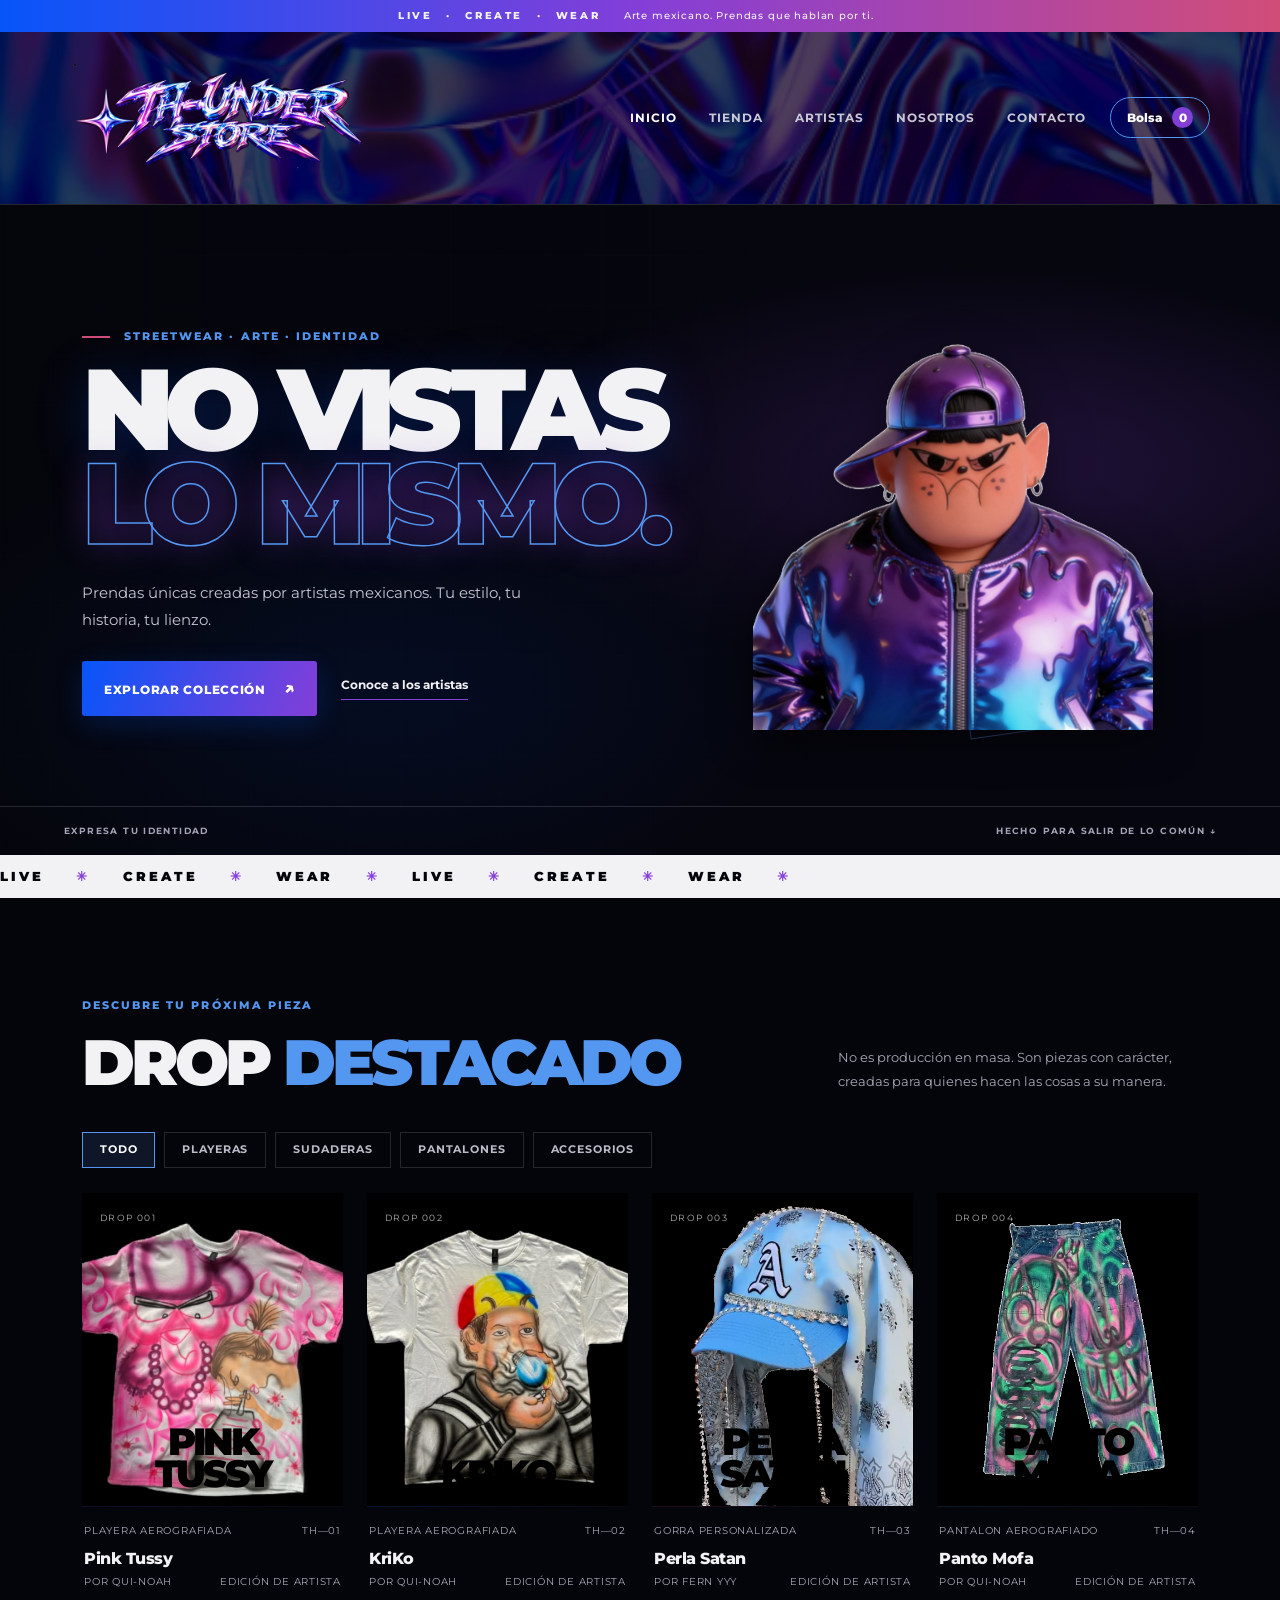
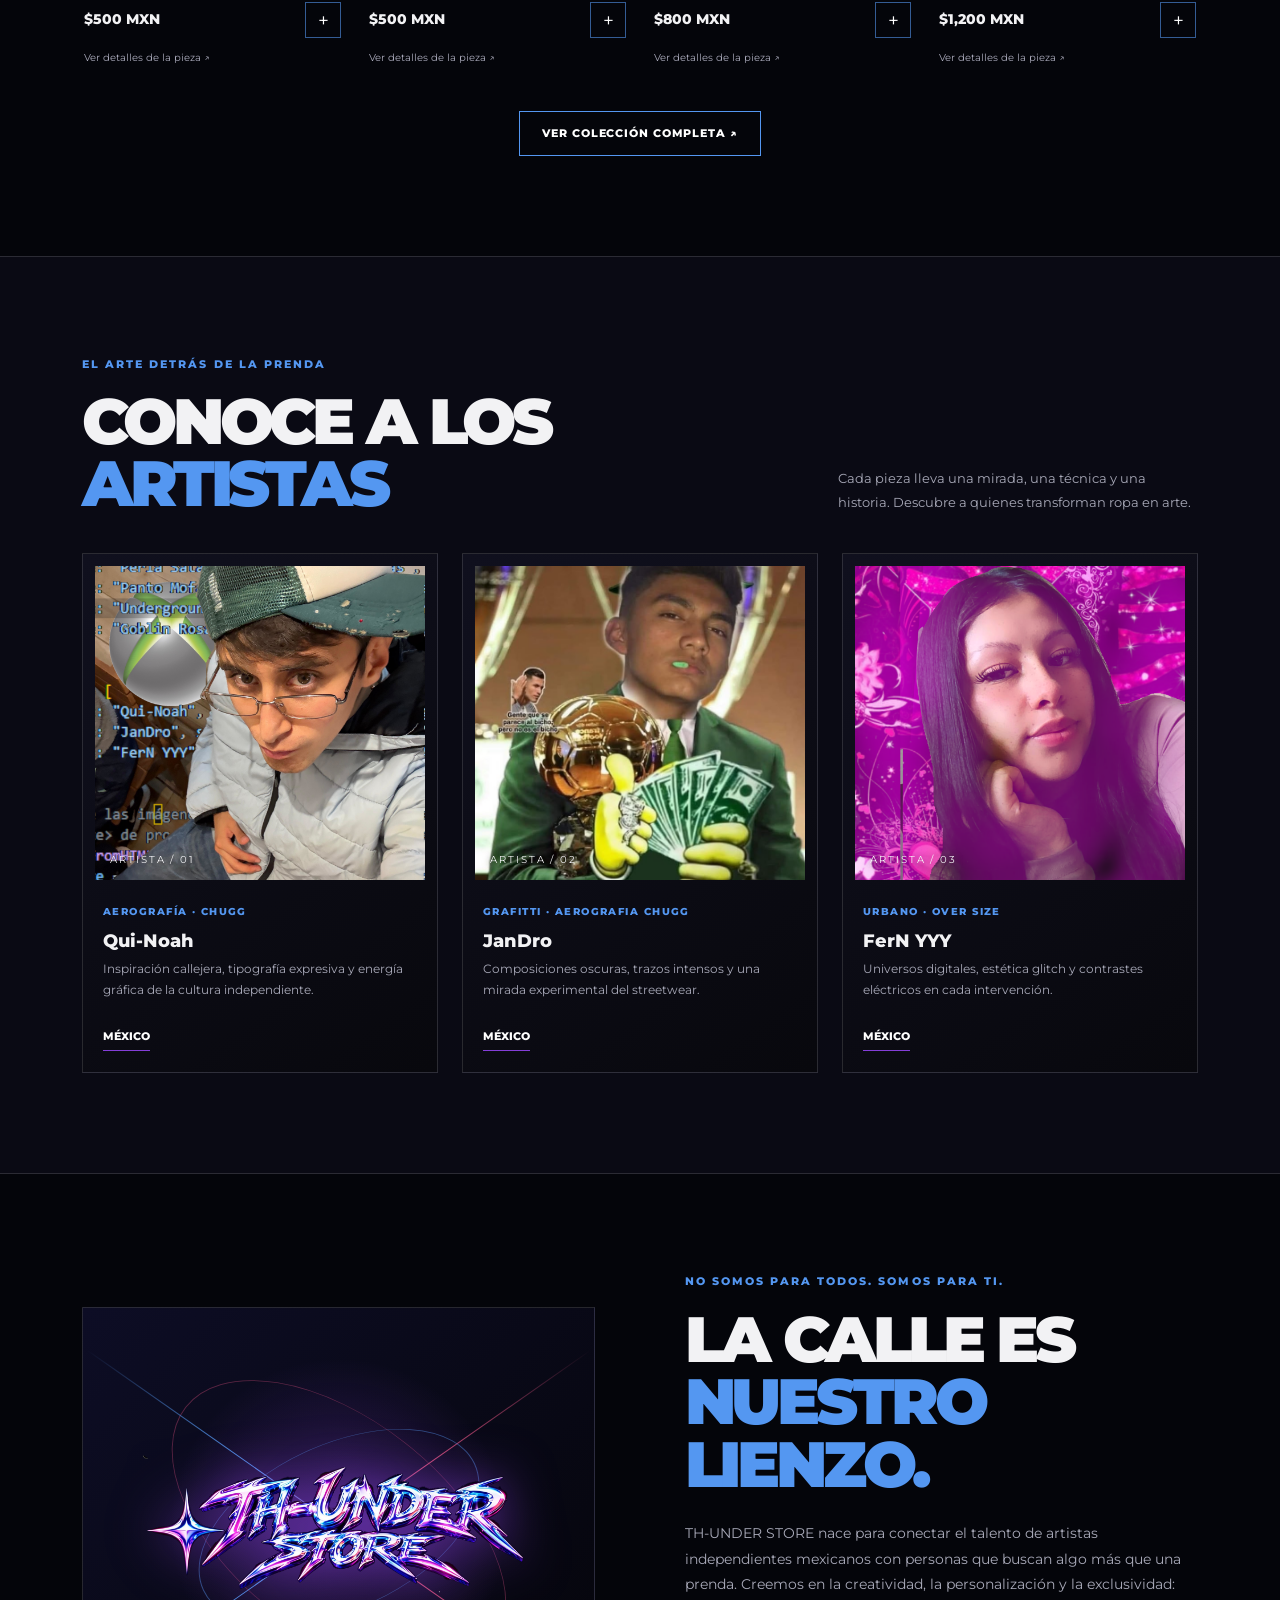
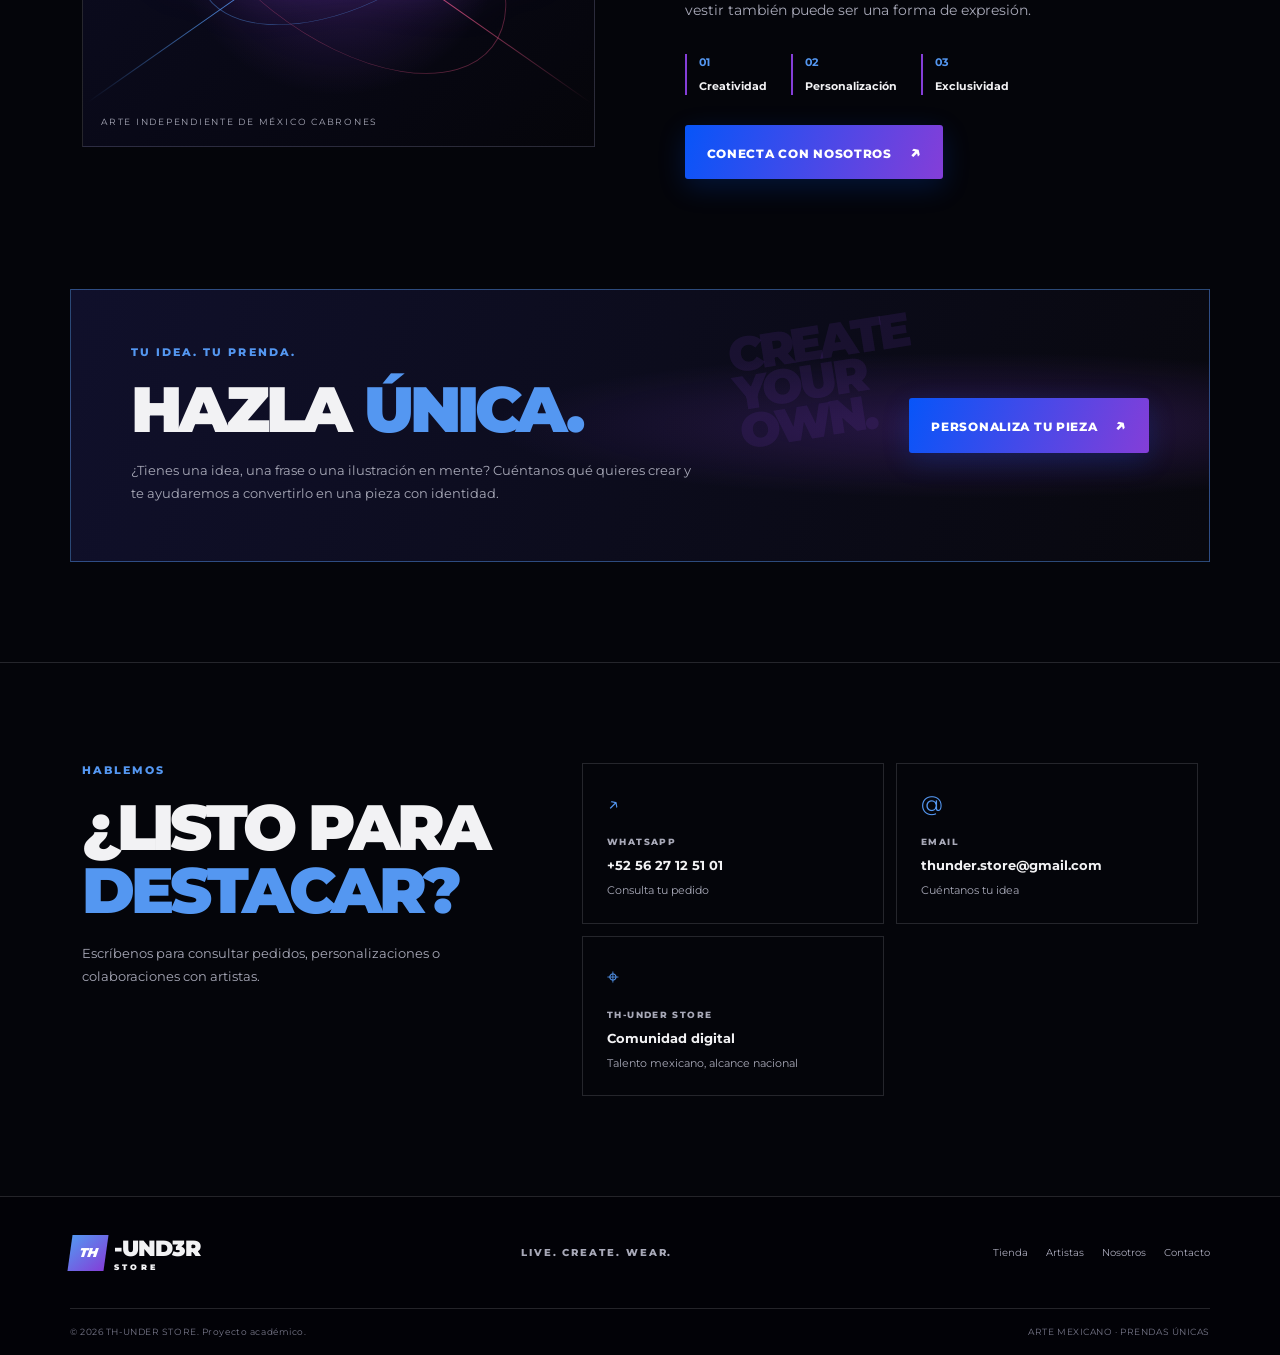
==== commit 5cf429f4: "Update index.html" ====
--- a/index.html
+++ b/index.html
@@ -73,7 +73,7 @@
         </div>
         <div class="hero-stamp"><span>TH—</span><strong>UNDER</strong><small>ORIGINALS / MX</small></div>
         <div class="hero-right-image">
-  <img src="imG/LOGO I.png" alt="Diseño exclusivo TH-Under">
+  <img src="img/LOGO I.png" alt="Diseño exclusivo TH-Under">
 </div>
       </div>
       <div class="hero-bottom"><span>EXPRESA TU IDENTIDAD</span><span>HECHO PARA SALIR DE LO COMÚN ↓</span></div>
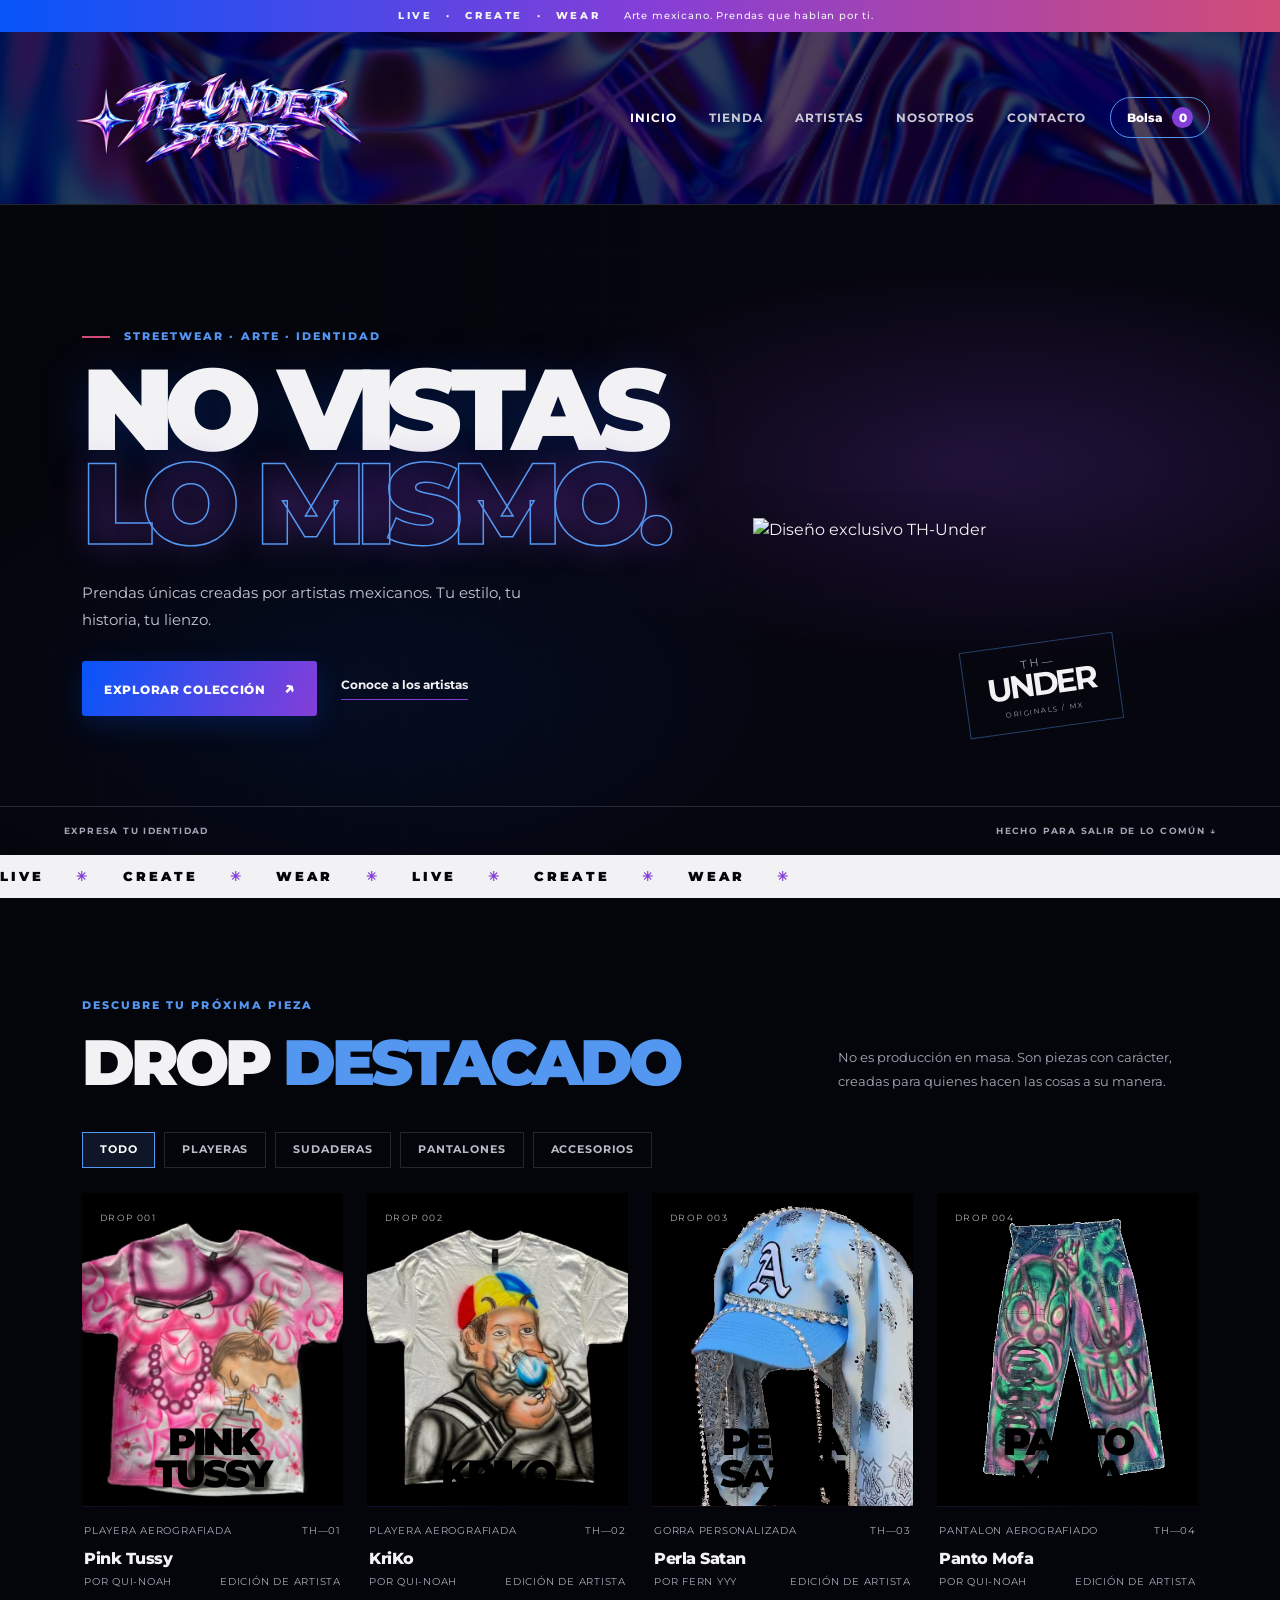
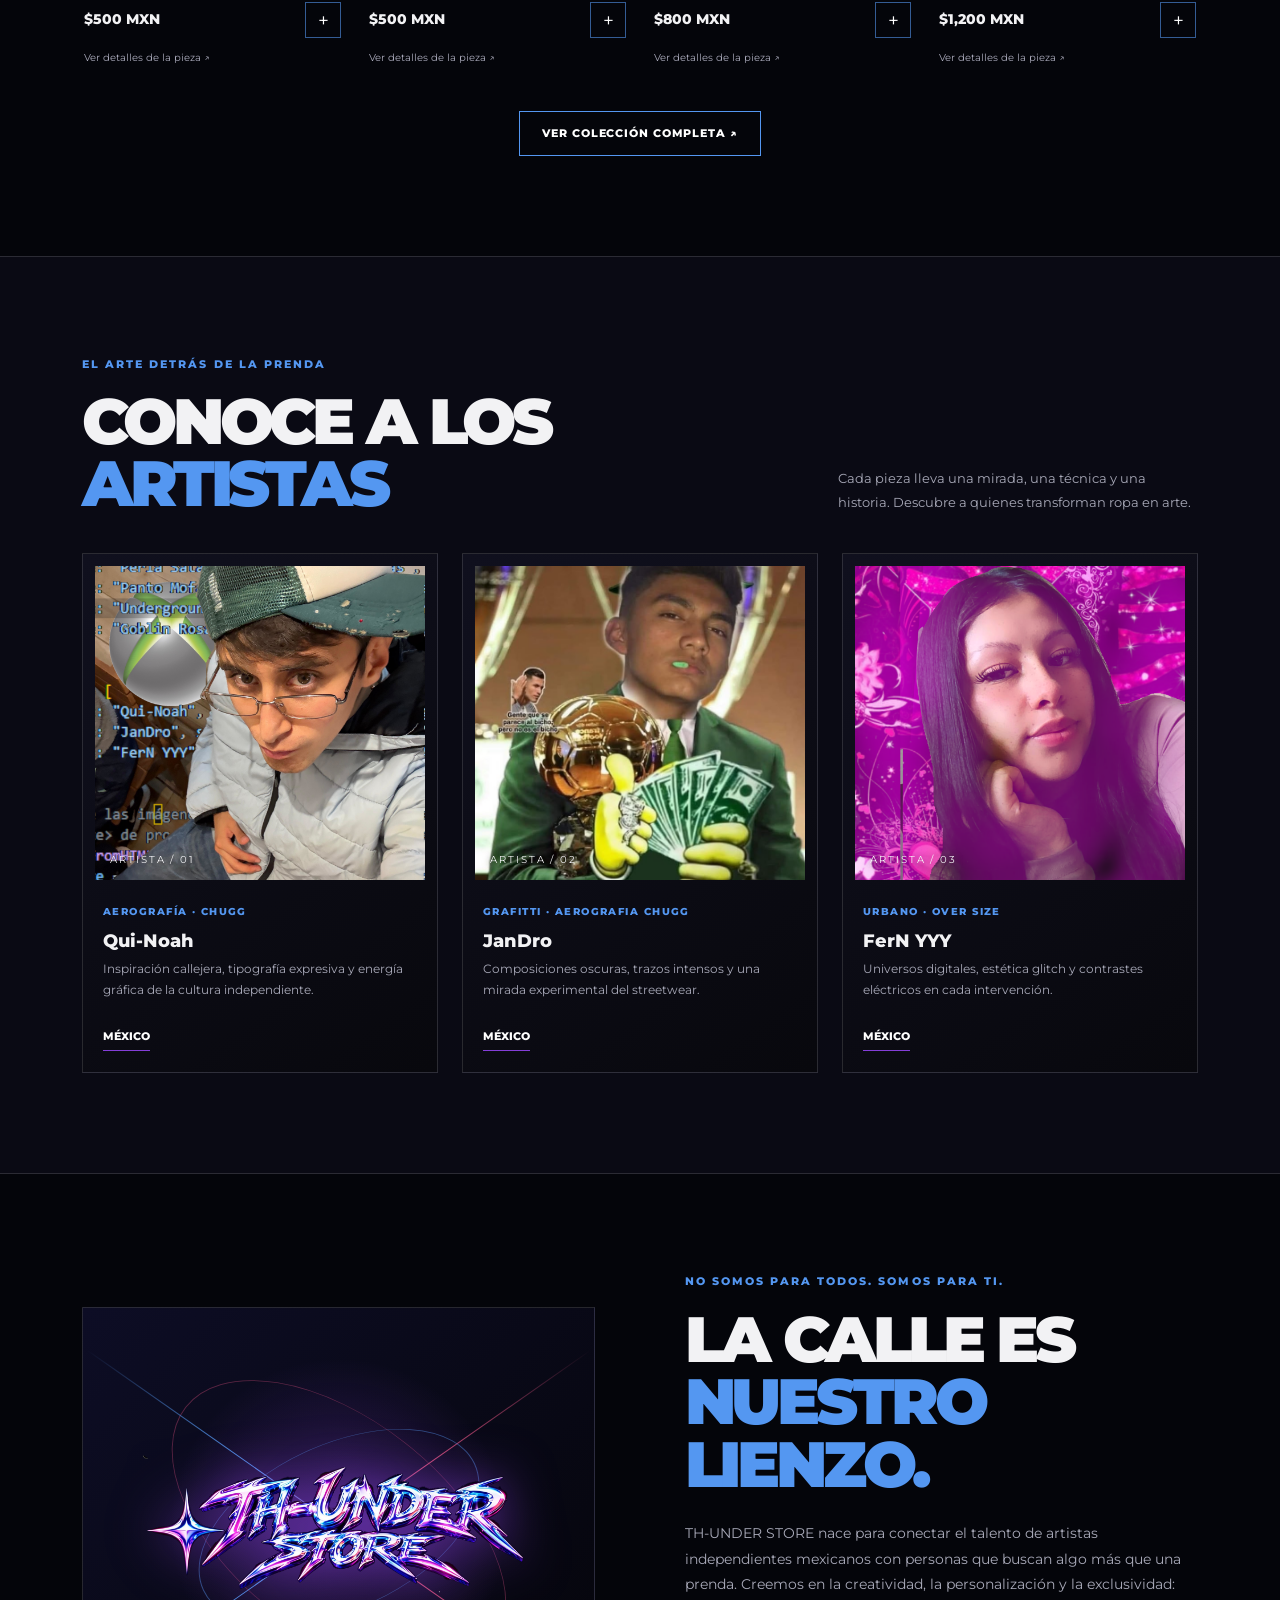
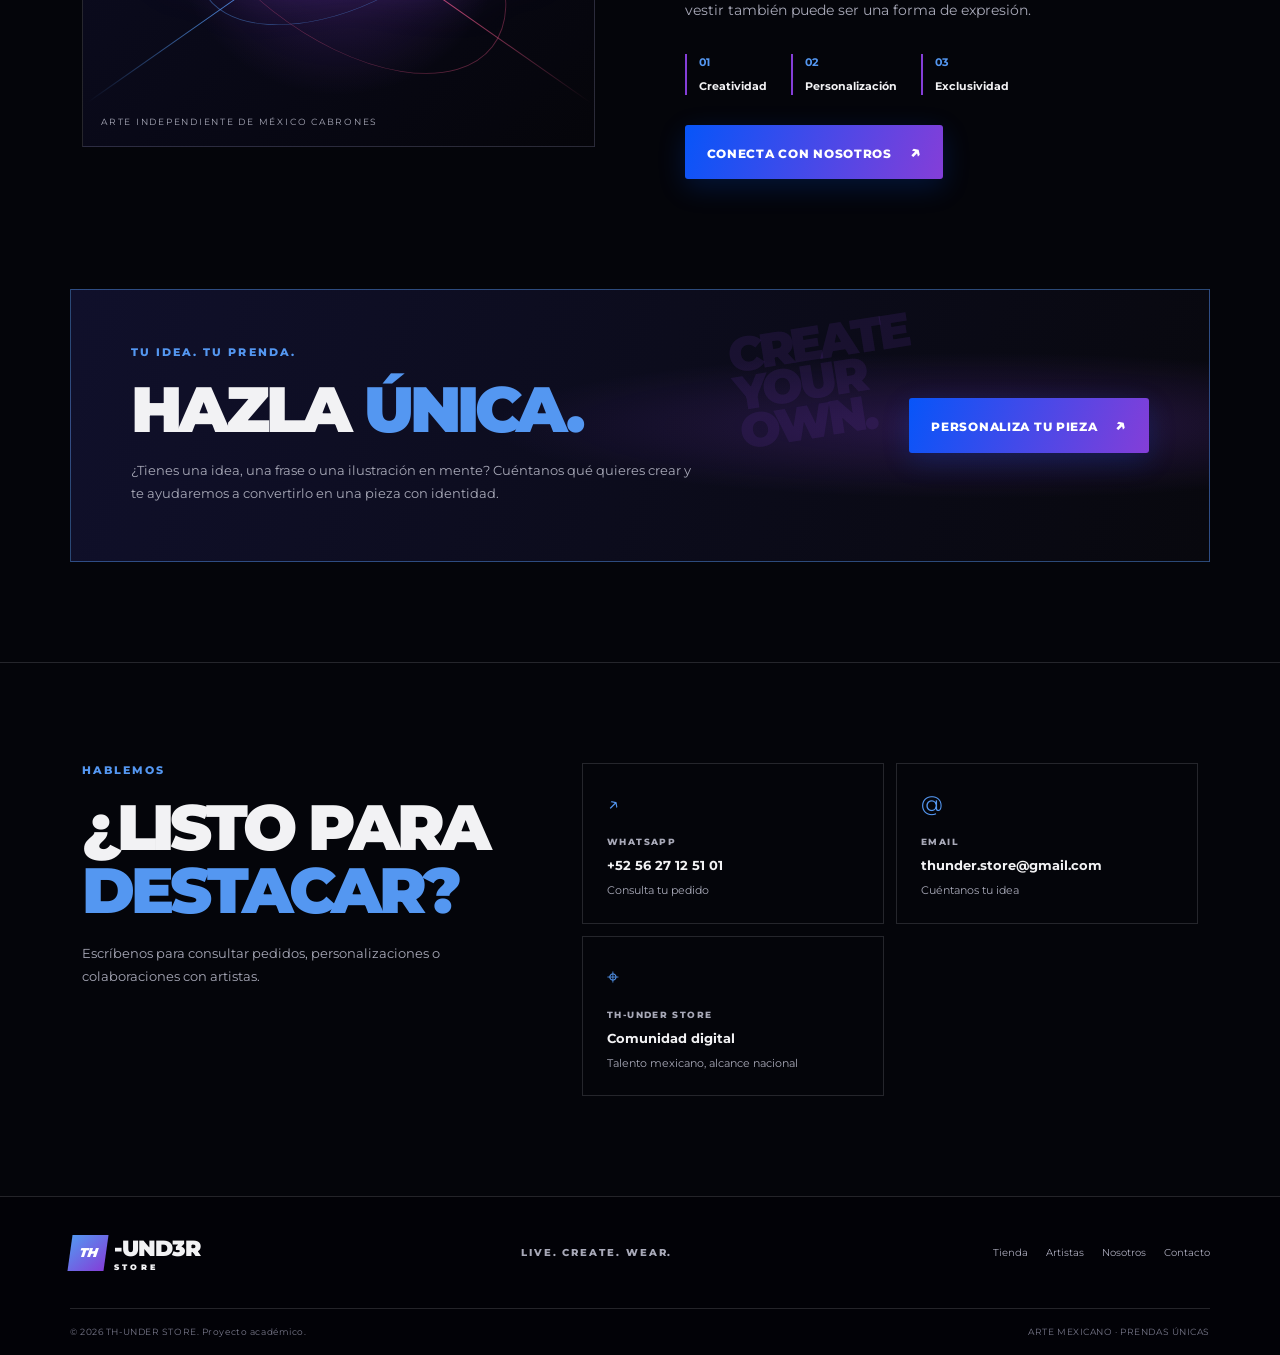
==== commit 8fde98a7: "Update index.html" ====
--- a/index.html
+++ b/index.html
@@ -73,7 +73,7 @@
         </div>
         <div class="hero-stamp"><span>TH—</span><strong>UNDER</strong><small>ORIGINALS / MX</small></div>
         <div class="hero-right-image">
-  <img src="img/LOGO I.png" alt="Diseño exclusivo TH-Under">
+  <img src="img/LOGO 1.png" alt="Diseño exclusivo TH-Under">
 </div>
       </div>
       <div class="hero-bottom"><span>EXPRESA TU IDENTIDAD</span><span>HECHO PARA SALIR DE LO COMÚN ↓</span></div>
